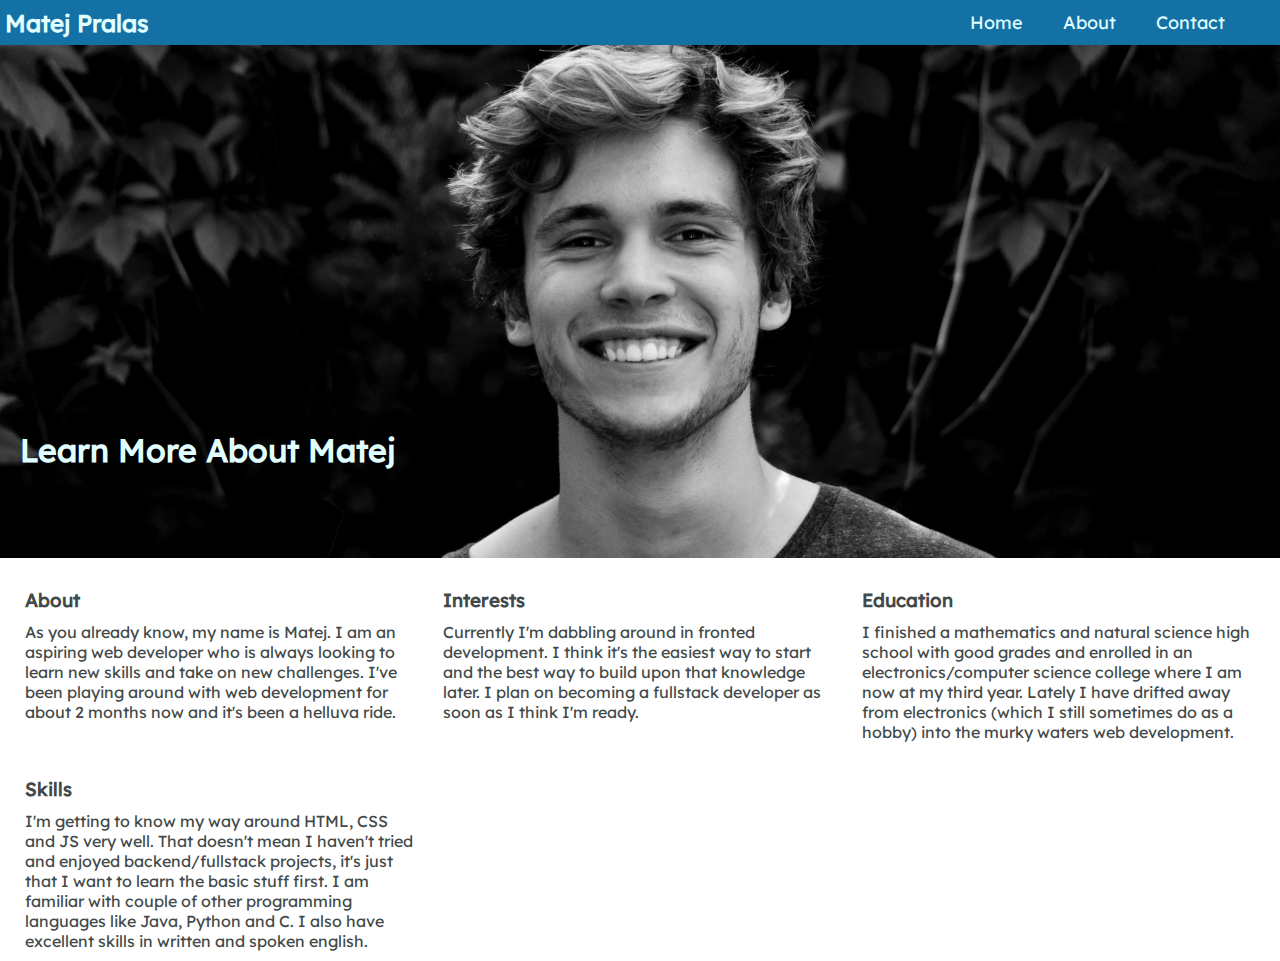
==== about.html @ ef5c55e6 "first commit, improve later" ====
<!DOCTYPE html>
<html lang="en">
	<head>
		<meta charset="UTF-8" />
		<meta name="viewport" content="width=device-width, initial-scale=1.0" />
		<meta http-equiv="X-UA-Compatible" content="ie=edge" />
		<link rel="stylesheet" href="style.css" />
		<title>About Me</title>
	</head>
	<body>
		<nav class="navbar">
			<h2>Matej Pralas</h2>
			<div class="nav-list">
				<ul>
					<li><a href="index.html">Home</a></li>
					<li><a href="#">About</a></li>
					<li><a href="#">Contact</a></li>
				</ul>
			</div>
		</nav>
		<div class="about">
			<div class="header">
				<img class="about-pic" src="./img/about-img.jpg" alt="" />
				<h1>Learn More About Matej</h1>
			</div>
			<div class="about-text">
				<div class="text-box text-box1">
					<h3>About</h3>
					<p>
						As you already know, my name is Matej. I am an aspiring web
						developer who is always looking to learn new skills and take on new
						challenges. I've been playing around with web development for about
						2 months now and it's been a helluva ride.
					</p>
				</div>
				<div class="text-box text-box2">
					<h3>Interests</h3>
					<p>
						Currently I'm dabbling around in fronted development. I think it's
						the easiest way to start and the best way to build upon that
						knowledge later. I plan on becoming a fullstack developer as soon as
						I think I'm ready.
					</p>
				</div>
				<div class="text-box text-box3">
					<h3>Education</h3>
					<p>
						I finished a mathematics and natural science high school with good
						grades and enrolled in an electronics/computer science college where
						I am now at my third year. Lately I have drifted away from
						electronics (which I still sometimes do as a hobby) into the murky
						waters web development. 
				</div>
				<div class="text-box text-box4">
					<h3>Skills</h3>
					<p>
						I'm getting to know my way around HTML, CSS and JS very
						well. That doesn't mean I haven't tried and enjoyed
						backend/fullstack projects, it's just that I want to
						learn the basic stuff first. I am familiar with couple
						of other programming languages like Java, Python and C.
						I also have excellent skills in written and spoken
						english.
					</p>
					</p>
				</div>
			</div>
		</div>
	</body>
</html>
---- style.css ----
*,
*::before,
*::after {
  margin: 0;
  padding: 0;
  -webkit-box-sizing: border-box;
          box-sizing: border-box;
  font-family: LexDeca;
}

@font-face {
  font-family: LexDeca;
  src: url(./Lexend_Deca/LexendDeca-Regular.ttf);
}

.navbar {
  background-color: #1371a6;
  height: 5vh;
  width: 100%;
  margin: auto;
  display: -webkit-box;
  display: -ms-flexbox;
  display: flex;
  -webkit-box-pack: justify;
      -ms-flex-pack: justify;
          justify-content: space-between;
  -webkit-box-align: center;
      -ms-flex-align: center;
          align-items: center;
  padding: 20px 0px;
  color: #e1ffff;
}

.navbar h2 {
  padding: 10px 0 10px 5px;
}

.navbar svg {
  margin-right: 20px;
}

.navbar ul {
  margin-right: 35px;
  display: -webkit-box;
  display: -ms-flexbox;
  display: flex;
  right: 50%;
  list-style-type: none;
}

.navbar li {
  padding: 20px;
  -webkit-transition: -webkit-transform 0.15s ease-out;
  transition: -webkit-transform 0.15s ease-out;
  transition: transform 0.15s ease-out;
  transition: transform 0.15s ease-out, -webkit-transform 0.15s ease-out;
}

.navbar li a {
  font-size: 18px;
  text-decoration: none;
  color: #e1ffff;
}

.main {
  height: 95vh;
  width: 100%;
  color: #e1ffff;
  display: -webkit-box;
  display: -ms-flexbox;
  display: flex;
  -webkit-box-orient: vertical;
  -webkit-box-direction: normal;
      -ms-flex-direction: column;
          flex-direction: column;
  position: relative;
  -webkit-box-align: center;
      -ms-flex-align: center;
          align-items: center;
}

.bg-pic {
  height: 100%;
  width: 100%;
  -o-object-fit: cover;
     object-fit: cover;
}

.text {
  position: absolute;
  top: 35%;
  text-align: center;
  text-shadow: 2px 2px black;
  -webkit-box-align: center;
      -ms-flex-align: center;
          align-items: center;
}

.text h1 {
  position: relative;
  font-size: 42px;
  width: 60%;
  margin: auto;
  padding: 20px 0;
}

.text h3 {
  font-size: 36px;
}

.text button {
  margin-top: 20px;
  border-radius: 4px;
  min-height: 30px;
  background-color: #1371a6;
  border: none;
  -webkit-transition: -webkit-transform 0.3s ease-out;
  transition: -webkit-transform 0.3s ease-out;
  transition: transform 0.3s ease-out;
  transition: transform 0.3s ease-out, -webkit-transform 0.3s ease-out;
}

.text button a {
  text-decoration: none;
  color: #e1ffff;
  font-size: 18px;
  padding: 10px 20px;
}

.text button:hover {
  -webkit-transform: scale(1.5);
          transform: scale(1.5);
}

.navbar li:hover {
  -webkit-transform: scale(1.5);
          transform: scale(1.5);
}

.about {
  display: -ms-grid;
  display: grid;
  -ms-grid-rows: 60% 40%;
      grid-template-rows: 60% 40%;
  height: 95vh;
}

.header {
  position: relative;
  width: 100%;
}

.header .about-pic {
  position: absolute;
  width: 100%;
  height: 100%;
  -o-object-fit: cover;
     object-fit: cover;
}

.header h1 {
  padding-left: 20px;
  position: absolute;
  text-align: center;
  color: #e1ffff;
  top: 75%;
}

.about-text {
  position: relative;
  padding: 20px;
  display: -ms-grid;
  display: grid;
  -ms-grid-columns: (minmax(300px, 1fr))[auto-fit];
      grid-template-columns: repeat(auto-fit, minmax(300px, 1fr));
  grid-auto-rows: 1fr 1fr;
  grid-gap: 15px;
  color: #424949;
}

.about-text .text-box {
  padding: 10px 5px;
}

.about-text .text-box h3 {
  padding-bottom: 10px;
}
/*# sourceMappingURL=style.css.map */
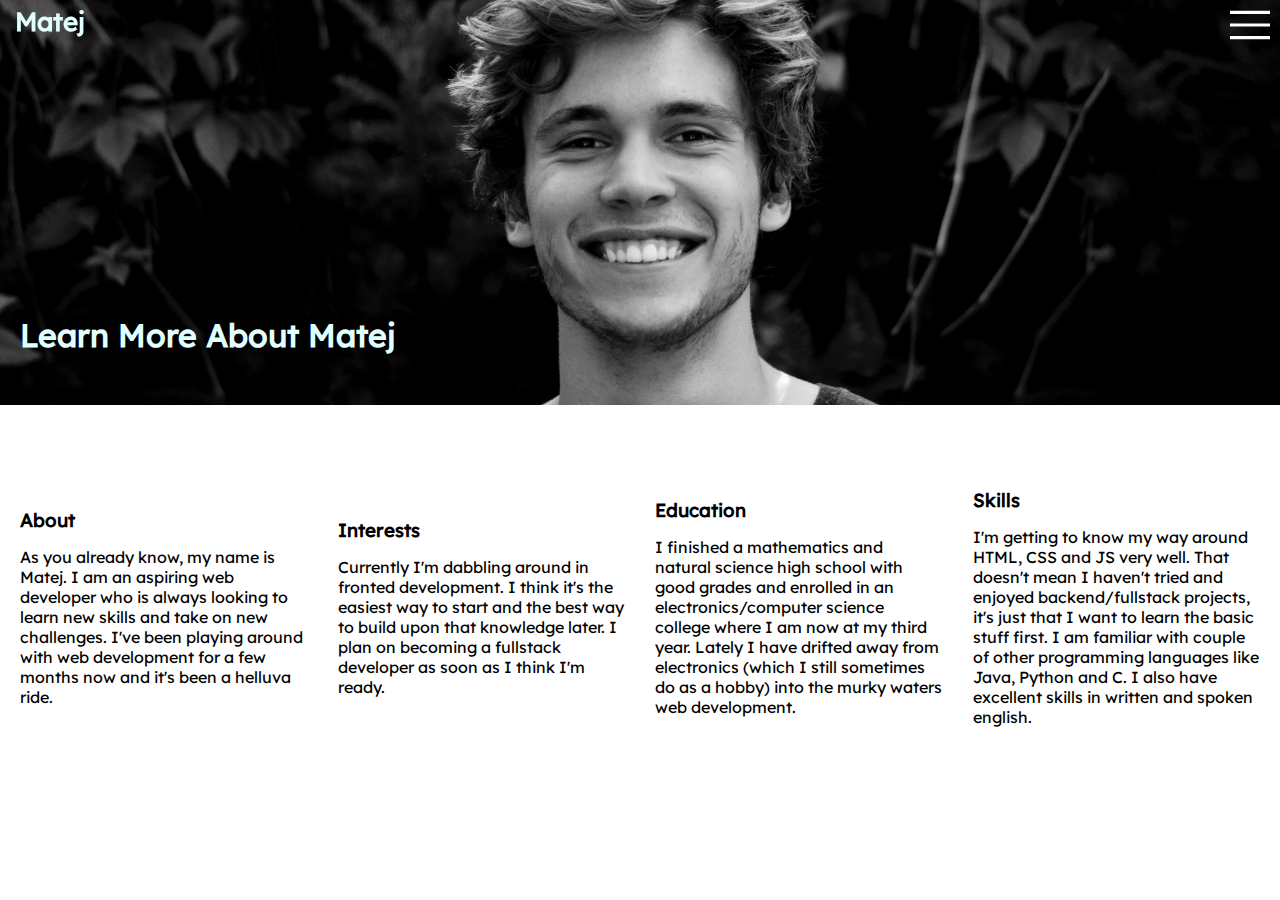
==== commit 710252df: "tweaked the hamburger menu, TODO: Contact page" ====
--- a/about.html
+++ b/about.html
@@ -4,65 +4,89 @@
 		<meta charset="UTF-8" />
 		<meta name="viewport" content="width=device-width, initial-scale=1.0" />
 		<meta http-equiv="X-UA-Compatible" content="ie=edge" />
-		<link rel="stylesheet" href="style.css" />
-		<title>About Me</title>
+		<link rel="stylesheet" href="./css/style.css" />
+		<link rel="stylesheet" href="./css/menu.css" />
+		<title>About</title>
 	</head>
 	<body>
-		<nav class="navbar">
-			<h2>Matej Pralas</h2>
-			<div class="nav-list">
-				<ul>
+		<div class="container">
+			<h2 class="logo"><a href="index.html">Matej</a></h2>
+			<input type="checkbox" class="toggler" />
+			<div class="menu">
+				<div></div>
+				<ul class="menu-text">
 					<li><a href="index.html">Home</a></li>
 					<li><a href="#">About</a></li>
 					<li><a href="#">Contact</a></li>
 				</ul>
 			</div>
-		</nav>
-		<div class="about">
+			<svg
+				class="hamburger"
+				width="38"
+				height="27"
+				viewBox="0 0 38 27"
+				fill="none"
+				xmlns="http://www.w3.org/2000/svg"
+			>
+				<line y1="25.5" x2="38" y2="25.5" stroke="white" stroke-width="3" />
+				<line y1="13.5" x2="38" y2="13.5" stroke="white" stroke-width="3" />
+				<line y1="1.5" x2="38" y2="1.5" stroke="white" stroke-width="3" />
+			</svg>
 			<div class="header">
 				<img class="about-pic" src="./img/about-img.jpg" alt="" />
 				<h1>Learn More About Matej</h1>
 			</div>
 			<div class="about-text">
-				<div class="text-box text-box1">
-					<h3>About</h3>
-					<p>
-						As you already know, my name is Matej. I am an aspiring web
-						developer who is always looking to learn new skills and take on new
-						challenges. I've been playing around with web development for about
-						2 months now and it's been a helluva ride.
-					</p>
+				<div class="box box1">
+					<div class="icon icon1"></div>
+					<div class="text-box text-box1">
+						<h3>About</h3>
+						<p>
+							As you already know, my name is Matej. I am an aspiring web
+							developer who is always looking to learn new skills and take on
+							new challenges. I've been playing around with web development for
+							a few months now and it's been a helluva ride.
+						</p>
+					</div>
 				</div>
-				<div class="text-box text-box2">
-					<h3>Interests</h3>
-					<p>
-						Currently I'm dabbling around in fronted development. I think it's
-						the easiest way to start and the best way to build upon that
-						knowledge later. I plan on becoming a fullstack developer as soon as
-						I think I'm ready.
-					</p>
+				<div class="box box2">
+					<div class="icon icon2"></div>
+					<div class="text-box text-box2">
+						<h3>Interests</h3>
+						<p>
+							Currently I'm dabbling around in fronted development. I think it's
+							the easiest way to start and the best way to build upon that
+							knowledge later. I plan on becoming a fullstack developer as soon
+							as I think I'm ready.
+						</p>
+					</div>
 				</div>
-				<div class="text-box text-box3">
-					<h3>Education</h3>
-					<p>
-						I finished a mathematics and natural science high school with good
-						grades and enrolled in an electronics/computer science college where
-						I am now at my third year. Lately I have drifted away from
-						electronics (which I still sometimes do as a hobby) into the murky
-						waters web development. 
+				<div class="box box3">
+					<div class="icon icon3"></div>
+					<div class="text-box text-box3">
+						<h3>Education</h3>
+						<p>
+							I finished a mathematics and natural science high school with good
+							grades and enrolled in an electronics/computer science college
+							where I am now at my third year. Lately I have drifted away from
+							electronics (which I still sometimes do as a hobby) into the murky
+							waters web development.
+						</p>
+					</div>
 				</div>
-				<div class="text-box text-box4">
-					<h3>Skills</h3>
-					<p>
-						I'm getting to know my way around HTML, CSS and JS very
-						well. That doesn't mean I haven't tried and enjoyed
-						backend/fullstack projects, it's just that I want to
-						learn the basic stuff first. I am familiar with couple
-						of other programming languages like Java, Python and C.
-						I also have excellent skills in written and spoken
-						english.
-					</p>
-					</p>
+				<div class="box box4">
+					<div class="icon icon4"></div>
+					<div class="text-box text-box4">
+						<h3>Skills</h3>
+						<p>
+							I'm getting to know my way around HTML, CSS and JS very well. That
+							doesn't mean I haven't tried and enjoyed backend/fullstack
+							projects, it's just that I want to learn the basic stuff first. I
+							am familiar with couple of other programming languages like Java,
+							Python and C. I also have excellent skills in written and spoken
+							english.
+						</p>
+					</div>
 				</div>
 			</div>
 		</div>
--- a/css/style.css
+++ b/css/style.css
@@ -0,0 +1,158 @@
+*,
+*::before,
+*::after {
+  margin: 0;
+  padding: 0;
+  -webkit-box-sizing: border-box;
+          box-sizing: border-box;
+  font-family: LexDeca;
+}
+
+@font-face {
+  font-family: LexDeca;
+  src: url(../Lexend_Deca/LexendDeca-Regular.ttf);
+}
+
+.container {
+  position: relative;
+  height: 100%;
+  width: 100%;
+}
+
+.logo {
+  font-size: 26px;
+  position: fixed;
+  height: 5vh;
+  color: #e1ffff;
+  margin-left: 10px;
+  padding: 5px;
+  z-index: 5;
+}
+
+.logo a {
+  text-decoration: none;
+  color: inherit;
+}
+
+.main {
+  height: 100vh;
+  width: 100vw;
+  display: -webkit-box;
+  display: -ms-flexbox;
+  display: flex;
+  -webkit-box-orient: vertical;
+  -webkit-box-direction: normal;
+      -ms-flex-direction: column;
+          flex-direction: column;
+}
+
+.main img {
+  height: 100%;
+  width: 100%;
+  -o-object-fit: cover;
+     object-fit: cover;
+}
+
+.text {
+  position: absolute;
+  display: -webkit-box;
+  display: -ms-flexbox;
+  display: flex;
+  -webkit-box-orient: vertical;
+  -webkit-box-direction: normal;
+      -ms-flex-direction: column;
+          flex-direction: column;
+  width: 100%;
+  height: 100%;
+  -webkit-box-pack: center;
+      -ms-flex-pack: center;
+          justify-content: center;
+  -webkit-box-align: center;
+      -ms-flex-align: center;
+          align-items: center;
+  text-align: center;
+  color: #e1ffff;
+  text-shadow: 2px 2px black;
+}
+
+.text .text-inner {
+  width: 50%;
+}
+
+.text .text-inner h2 {
+  padding: 30px 0;
+}
+
+.text .text-inner button {
+  border-radius: 6px;
+  min-width: 150px;
+  min-height: 40px;
+  background-color: #cab600;
+  border-style: none;
+}
+
+.text .text-inner button a {
+  color: inherit;
+  text-decoration: none;
+  font-size: 20px;
+  padding: 30px;
+}
+
+.header {
+  height: 45vh;
+  width: 100%;
+}
+
+.header img {
+  height: 100%;
+  width: 100%;
+  -o-object-fit: cover;
+     object-fit: cover;
+}
+
+.header h1 {
+  position: absolute;
+  top: 35vh;
+  color: #e1ffff;
+  padding-left: 20px;
+}
+
+.about-text {
+  position: absolute;
+  z-index: 3;
+  padding: 10px;
+  height: 100%;
+  width: 100%;
+  display: -ms-grid;
+  display: grid;
+  grid-gap: 10px;
+  -ms-grid-columns: (minmax(300px, 1fr))[auto-fit];
+      grid-template-columns: repeat(auto-fit, minmax(300px, 1fr));
+  -ms-grid-rows: (minmax(200px, 1fr))[auto-fit];
+      grid-template-rows: repeat(auto-fit, minmax(200px, 1fr));
+  -webkit-box-pack: center;
+      -ms-flex-pack: center;
+          justify-content: center;
+  margin: auto;
+}
+
+.about-text h3 {
+  padding-bottom: 15px;
+}
+
+.box {
+  width: 100%;
+  height: 100%;
+  -ms-flex-line-pack: center;
+      align-content: center;
+  -webkit-box-pack: center;
+      -ms-flex-pack: center;
+          justify-content: center;
+  padding: 10px;
+  -ms-flex-item-align: center;
+      -ms-grid-row-align: center;
+      align-self: center;
+  -ms-grid-column-align: center;
+      justify-self: center;
+}
+/*# sourceMappingURL=style.css.map */--- a/css/menu.css
+++ b/css/menu.css
@@ -0,0 +1,113 @@
+.menu-wrap {
+  overflow: hidden;
+}
+
+.menu {
+  opacity: 0;
+  position: absolute;
+  width: 100%;
+  height: 100%;
+  z-index: 0;
+  -webkit-transition: all 0.8s ease-out;
+  transition: all 0.8s ease-out;
+  overflow: hidden;
+}
+
+.menu .menu-text {
+  width: 100%;
+  height: 100%;
+  display: -webkit-box;
+  display: -ms-flexbox;
+  display: flex;
+  -webkit-box-orient: vertical;
+  -webkit-box-direction: normal;
+      -ms-flex-direction: column;
+          flex-direction: column;
+  -webkit-box-align: center;
+      -ms-flex-align: center;
+          align-items: center;
+  -webkit-box-pack: center;
+      -ms-flex-pack: center;
+          justify-content: center;
+  text-align: center;
+  -webkit-transform: scale(0);
+          transform: scale(0);
+  -webkit-transition: all 0.8s ease-out;
+  transition: all 0.8s ease-out;
+}
+
+.menu .menu-text li {
+  color: #e1ffff;
+  padding: 40px 0;
+  font-size: 36px;
+  -webkit-transition: -webkit-transform 0.3s ease;
+  transition: -webkit-transform 0.3s ease;
+  transition: transform 0.3s ease;
+  transition: transform 0.3s ease, -webkit-transform 0.3s ease;
+  list-style: none;
+}
+
+.menu .menu-text li a {
+  text-decoration: none;
+  color: inherit;
+  cursor: pointer;
+}
+
+.hamburger,
+.toggler {
+  position: fixed;
+  height: 5vh;
+  right: 0;
+  top: 0;
+  width: 40px;
+  height: 40px;
+  margin: 5px 10px;
+  z-index: 10;
+}
+
+.toggler {
+  opacity: 0;
+  z-index: 11;
+  cursor: pointer;
+}
+
+.toggler:checked ~ .menu {
+  opacity: 1;
+  z-index: 2;
+}
+
+.menu > div {
+  position: absolute;
+  width: 300%;
+  height: 300%;
+  bottom: -30%;
+  left: -60%;
+  border-radius: 50%;
+  content: "";
+  background: rgba(0, 26, 97, 0.85);
+  z-index: 2;
+  -webkit-transform: scale(0);
+          transform: scale(0);
+  -webkit-transition: all 0.6s ease-out;
+  transition: all 0.6s ease-out;
+  overflow: hidden;
+}
+
+.toggler:checked ~ .menu > div {
+  -webkit-transform: scale(1);
+          transform: scale(1);
+}
+
+.toggler:checked ~ .menu > .menu-text {
+  opacity: 1;
+  position: absolute;
+  z-index: 3;
+  -webkit-transform: scale(1);
+          transform: scale(1);
+}
+
+.toggler:checked ~ .menu .menu-text li:hover {
+  -webkit-transform: scale(1.4);
+          transform: scale(1.4);
+}
+/*# sourceMappingURL=menu.css.map */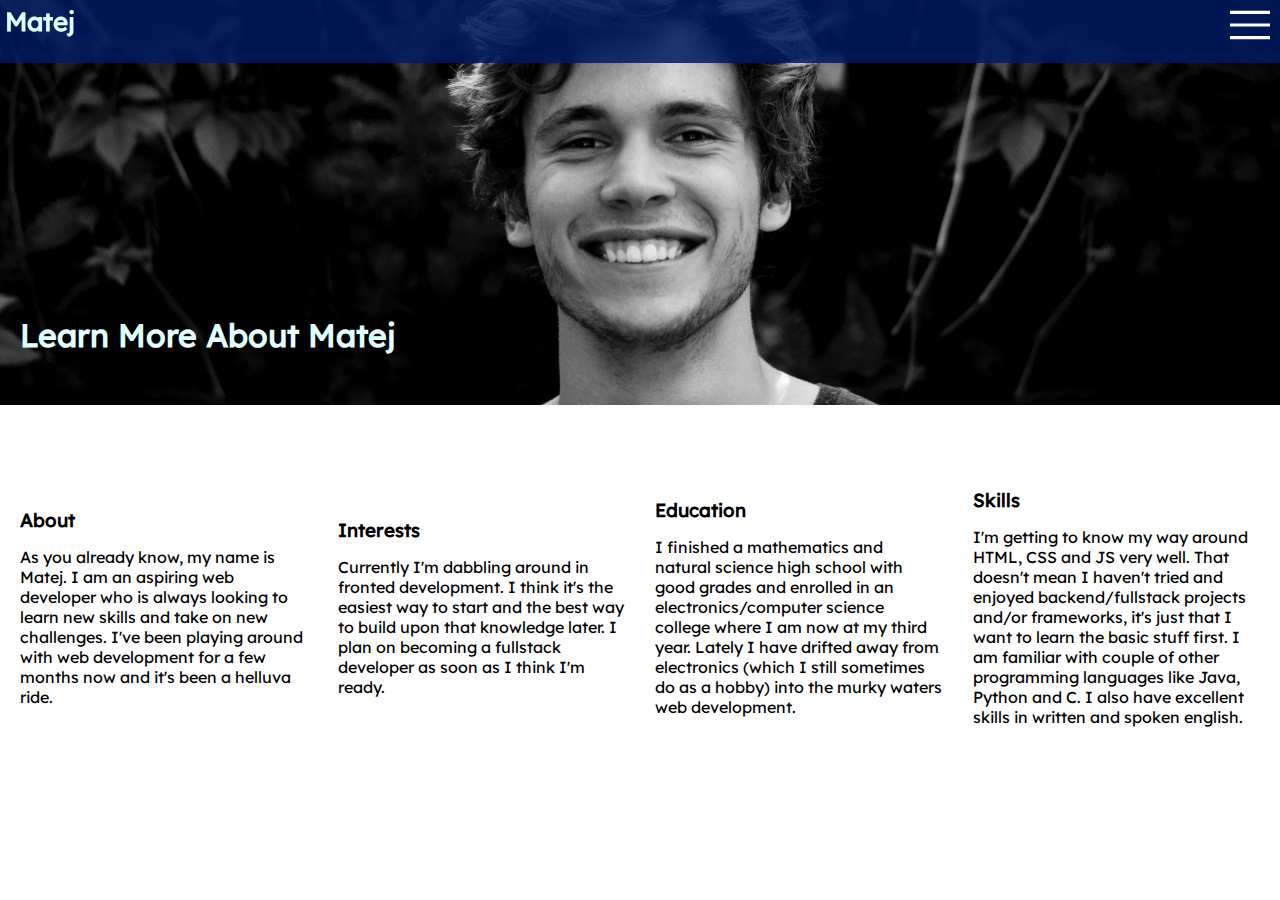
==== commit d6699bb2: "Fixed a loading problem, added navbar" ====
--- a/about.html
+++ b/about.html
@@ -81,10 +81,10 @@
 						<p>
 							I'm getting to know my way around HTML, CSS and JS very well. That
 							doesn't mean I haven't tried and enjoyed backend/fullstack
-							projects, it's just that I want to learn the basic stuff first. I
-							am familiar with couple of other programming languages like Java,
-							Python and C. I also have excellent skills in written and spoken
-							english.
+							projects and/or frameworks, it's just that I want to learn the
+							basic stuff first. I am familiar with couple of other programming
+							languages like Java, Python and C. I also have excellent skills in
+							written and spoken english.
 						</p>
 					</div>
 				</div>
--- a/css/style.css
+++ b/css/style.css
@@ -22,9 +22,10 @@
 .logo {
   font-size: 26px;
   position: fixed;
-  height: 5vh;
+  height: 7vh;
+  width: 100vw;
+  background: rgba(0, 26, 97, 0.85);
   color: #e1ffff;
-  margin-left: 10px;
   padding: 5px;
   z-index: 5;
 }
@@ -119,7 +120,7 @@
 
 .about-text {
   position: absolute;
-  z-index: 3;
+  z-index: 1;
   padding: 10px;
   height: 100%;
   width: 100%;
